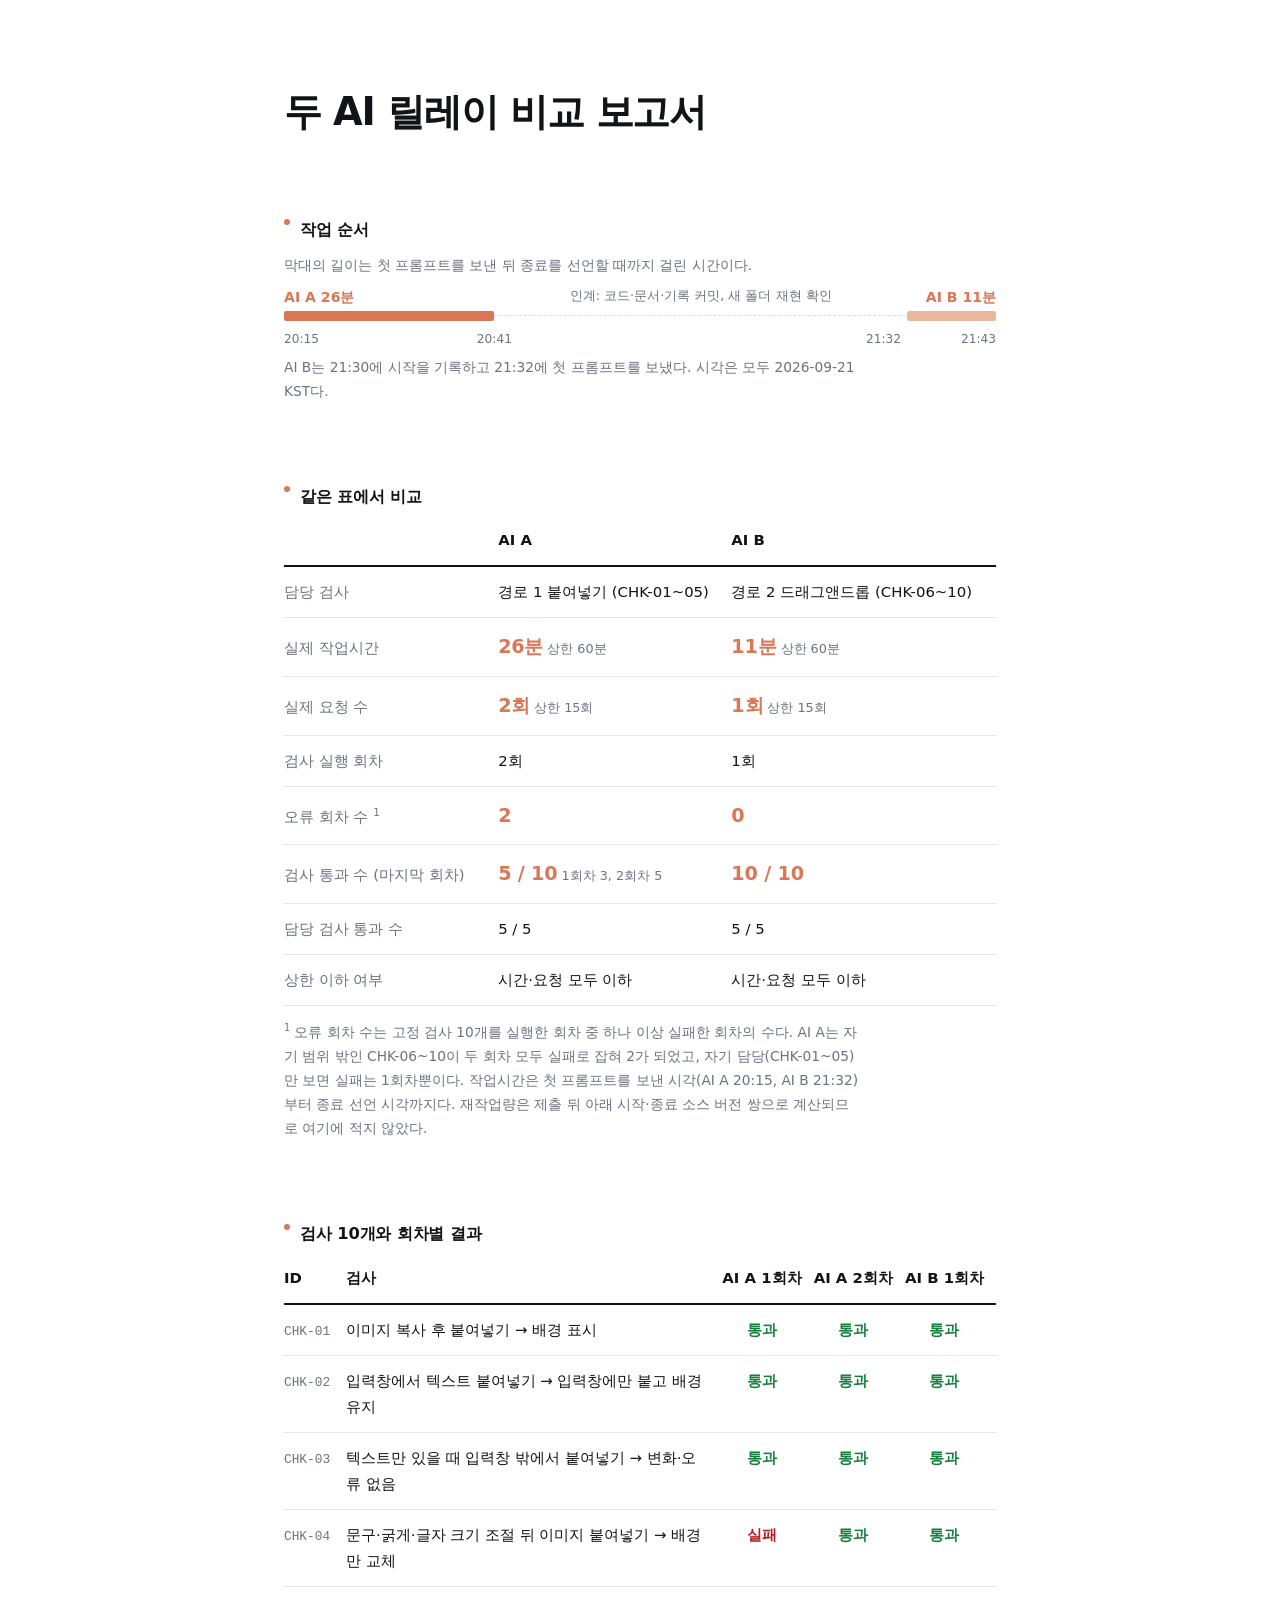
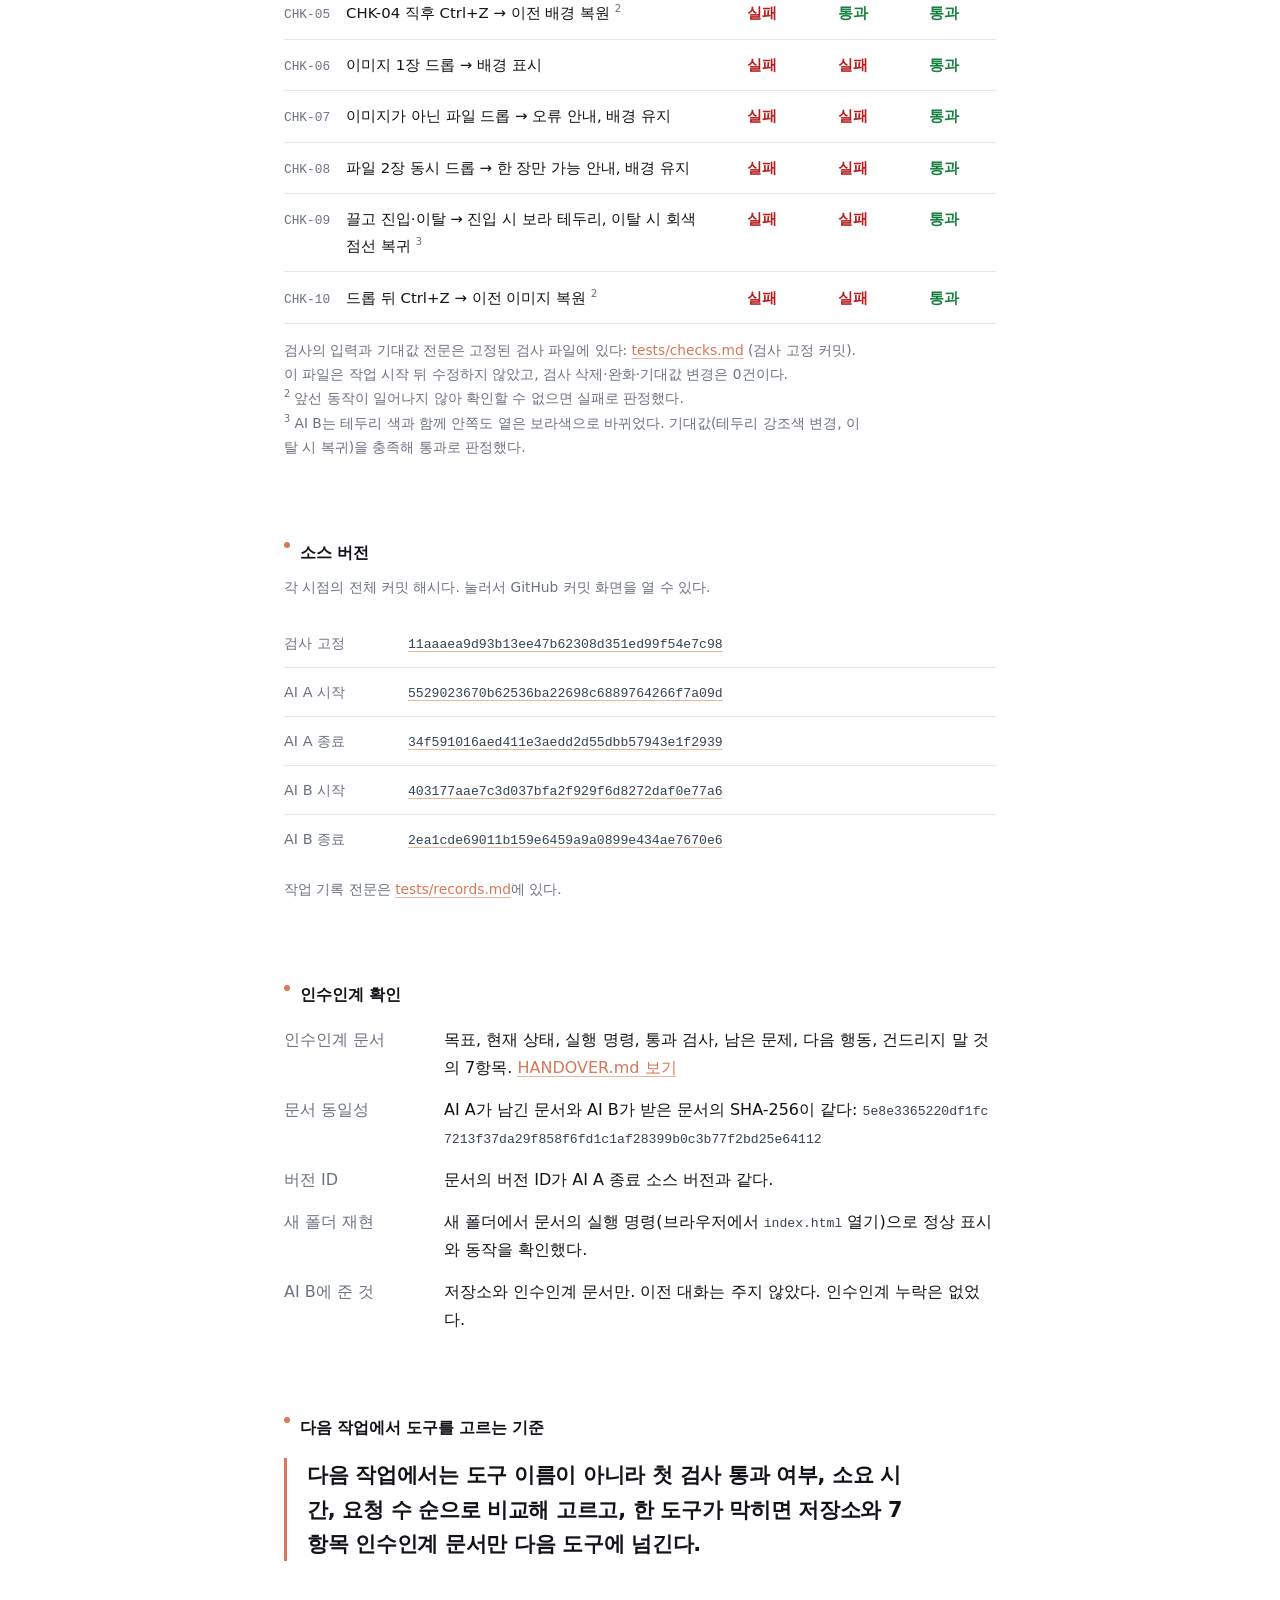
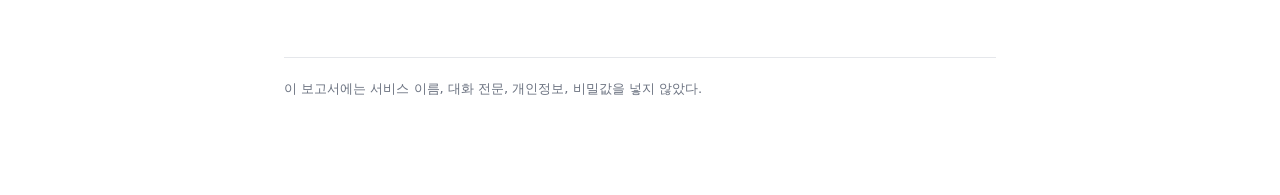
==== report/index.html @ f04e1b68 "Add files via upload" ====
<!DOCTYPE html>
<html lang="ko">
<head>
<meta charset="UTF-8">
<meta name="viewport" content="width=device-width, initial-scale=1.0">
<meta name="color-scheme" content="light">
<title>두 AI 릴레이 비교 보고서</title>
<style>
:root{
  --bg:#FFFFFF; --ink:#111318; --muted:#6B7280; --line:#E5E7EB;
  --accent:#D97757; --accent-soft:#EAB79C; --accent-bg:#FBEEE8;
  --pass:#15803D; --fail:#B91C1C;
}
*{box-sizing:border-box;margin:0;padding:0}
html{-webkit-text-size-adjust:100%}
body{background:var(--bg);color:var(--ink);font-family:"Pretendard","Apple SD Gothic Neo","Malgun Gothic","Noto Sans KR",system-ui,sans-serif;line-height:1.75;font-size:16px;font-variant-numeric:tabular-nums}
main{max-width:760px;margin:0 auto;padding:88px 24px 96px}
a{color:var(--accent);text-decoration-color:var(--accent-soft);text-underline-offset:3px}
a:hover{text-decoration-color:var(--accent)}
code{font-family:ui-monospace,"Cascadia Mono",Consolas,monospace;font-size:.82em;color:#374151;word-break:break-all}
sup{font-size:.7em;color:var(--muted)}

h1{font-size:clamp(1.8rem,5vw,2.4rem);line-height:1.25;letter-spacing:-0.03em;font-weight:700}
.lead{margin-top:20px;color:var(--muted);max-width:56ch}
h2{font-size:1.02rem;font-weight:700;letter-spacing:-0.01em;margin:80px 0 16px;position:relative;padding-left:16px}
h2::before{content:"";position:absolute;left:0;top:.2em;width:6px;height:6px;border-radius:50%;background:var(--accent)}
.sub,.note{font-size:.86rem;color:var(--muted);max-width:66ch}
.sub{margin:-8px 0 20px}
.note{margin-top:14px}

/* 릴레이 */
.track{position:relative;height:10px;margin:34px 0 34px}
.track::before{content:"";position:absolute;left:0;right:0;top:4px;border-top:1px dashed #D9DEE8}
.bar{position:absolute;top:0;height:10px;border-radius:2px}
.bar.a{left:0;width:29.545%;background:var(--accent)}
.bar.b{left:87.5%;width:12.5%;background:var(--accent-soft)}
.lab{position:absolute;top:-26px;font-size:.88rem;font-weight:700;white-space:nowrap}
.lab.a{color:var(--accent)}
.lab.b{right:0;color:var(--accent)}
.lab.gap{left:29.545%;width:57.955%;text-align:center;color:var(--muted);font-weight:400;font-size:.8rem}
.tick{position:absolute;top:18px;font-size:.76rem;color:var(--muted);white-space:nowrap}
.tick.t0{left:0}
.tick.t1{left:29.545%;transform:translateX(-50%)}
.tick.t2{left:87.5%;transform:translateX(-100%);padding-right:6px}
.tick.t3{right:0}

/* 표 */
.scroll{overflow-x:auto}
table{border-collapse:collapse;width:100%;min-width:520px;font-size:.93rem}
th,td{padding:12px 12px 12px 0;text-align:left;vertical-align:baseline;border-bottom:1px solid var(--line)}
thead th{font-weight:700;white-space:nowrap;border-bottom:2px solid var(--ink);padding-top:0}
tbody th{font-weight:400;color:var(--muted);white-space:nowrap;padding-right:24px}
.cmp td.big{font-size:1.2rem;font-weight:700;letter-spacing:-0.01em;color:var(--accent)}
.cmp td.big small{font-size:.8rem;font-weight:400;color:var(--muted);letter-spacing:0;margin-left:4px}
.n{text-align:center}
thead th.n{text-align:center}
.chk td:first-child{font-family:ui-monospace,"Cascadia Mono",Consolas,monospace;font-size:.8rem;color:var(--muted);white-space:nowrap;padding-right:16px}
.p{color:var(--pass);font-weight:700}
.f{color:var(--fail);font-weight:700}

/* 소스 버전 */
.src{list-style:none}
.src li{display:grid;grid-template-columns:7em 1fr;gap:12px;padding:10px 0;border-bottom:1px solid var(--line);align-items:baseline}
.src li:last-child{border-bottom:none}
.src span{color:var(--muted);font-size:.9rem}

/* 목록형 본문 */
dl.kv{display:grid;grid-template-columns:8.5em 1fr;gap:14px 24px}
dl.kv dt{color:var(--muted)}
dl.kv dd{max-width:58ch}
blockquote{font-size:clamp(1.1rem,2.4vw,1.3rem);line-height:1.65;font-weight:700;letter-spacing:-0.015em;max-width:30em;border-left:3px solid var(--accent);padding-left:20px}
footer{margin-top:96px;padding-top:20px;border-top:1px solid var(--line);font-size:.82rem;color:var(--muted)}

@media(max-width:640px){
  main{padding:56px 20px 72px}
  h2{margin-top:64px}
  dl.kv{grid-template-columns:1fr;gap:2px}
  dl.kv dt{margin-top:14px}
  .src li{grid-template-columns:1fr;gap:2px}
}
</style>
</head>
<body>
<main>
<h1>두 AI 릴레이 비교 보고서</h1>

<h2>작업 순서</h2>
<p class="sub">막대의 길이는 첫 프롬프트를 보낸 뒤 종료를 선언할 때까지 걸린 시간이다.</p>
<div class="track" role="img" aria-label="AI A는 20:15부터 20:41까지 26분, 이후 인계, AI B는 21:32부터 21:43까지 11분 작업했다.">
  <span class="lab a">AI A 26분</span>
  <span class="lab gap">인계: 코드·문서·기록 커밋, 새 폴더 재현 확인</span>
  <span class="lab b">AI B 11분</span>
  <span class="bar a"></span>
  <span class="bar b"></span>
  <span class="tick t0">20:15</span>
  <span class="tick t1">20:41</span>
  <span class="tick t2">21:32</span>
  <span class="tick t3">21:43</span>
</div>
<p class="note">AI B는 21:30에 시작을 기록하고 21:32에 첫 프롬프트를 보냈다. 시각은 모두 2026-09-21 KST다.</p>

<h2>같은 표에서 비교</h2>
<div class="scroll">
<table class="cmp">
<thead><tr><th></th><th>AI A</th><th>AI B</th></tr></thead>
<tbody>
<tr><th>담당 검사</th><td>경로 1 붙여넣기 (CHK-01~05)</td><td>경로 2 드래그앤드롭 (CHK-06~10)</td></tr>
<tr><th>실제 작업시간</th><td class="big">26분<small>상한 60분</small></td><td class="big">11분<small>상한 60분</small></td></tr>
<tr><th>실제 요청 수</th><td class="big">2회<small>상한 15회</small></td><td class="big">1회<small>상한 15회</small></td></tr>
<tr><th>검사 실행 회차</th><td>2회</td><td>1회</td></tr>
<tr><th>오류 회차 수 <sup>1</sup></th><td class="big">2</td><td class="big">0</td></tr>
<tr><th>검사 통과 수 (마지막 회차)</th><td class="big">5 / 10<small>1회차 3, 2회차 5</small></td><td class="big">10 / 10</td></tr>
<tr><th>담당 검사 통과 수</th><td>5 / 5</td><td>5 / 5</td></tr>
<tr><th>상한 이하 여부</th><td>시간·요청 모두 이하</td><td>시간·요청 모두 이하</td></tr>
</tbody>
</table>
</div>
<p class="note"><sup>1</sup> 오류 회차 수는 고정 검사 10개를 실행한 회차 중 하나 이상 실패한 회차의 수다. AI A는 자기 범위 밖인 CHK-06~10이 두 회차 모두 실패로 잡혀 2가 되었고, 자기 담당(CHK-01~05)만 보면 실패는 1회차뿐이다. 작업시간은 첫 프롬프트를 보낸 시각(AI A 20:15, AI B 21:32)부터 종료 선언 시각까지다. 재작업량은 제출 뒤 아래 시작·종료 소스 버전 쌍으로 계산되므로 여기에 적지 않았다.</p>

<h2>검사 10개와 회차별 결과</h2>
<div class="scroll">
<table class="chk">
<thead><tr><th>ID</th><th>검사</th><th class="n">AI A 1회차</th><th class="n">AI A 2회차</th><th class="n">AI B 1회차</th></tr></thead>
<tbody>
<tr><td>CHK-01</td><td>이미지 복사 후 붙여넣기 → 배경 표시</td><td class="n p">통과</td><td class="n p">통과</td><td class="n p">통과</td></tr>
<tr><td>CHK-02</td><td>입력창에서 텍스트 붙여넣기 → 입력창에만 붙고 배경 유지</td><td class="n p">통과</td><td class="n p">통과</td><td class="n p">통과</td></tr>
<tr><td>CHK-03</td><td>텍스트만 있을 때 입력창 밖에서 붙여넣기 → 변화·오류 없음</td><td class="n p">통과</td><td class="n p">통과</td><td class="n p">통과</td></tr>
<tr><td>CHK-04</td><td>문구·굵게·글자 크기 조절 뒤 이미지 붙여넣기 → 배경만 교체</td><td class="n f">실패</td><td class="n p">통과</td><td class="n p">통과</td></tr>
<tr><td>CHK-05</td><td>CHK-04 직후 Ctrl+Z → 이전 배경 복원 <sup>2</sup></td><td class="n f">실패</td><td class="n p">통과</td><td class="n p">통과</td></tr>
<tr><td>CHK-06</td><td>이미지 1장 드롭 → 배경 표시</td><td class="n f">실패</td><td class="n f">실패</td><td class="n p">통과</td></tr>
<tr><td>CHK-07</td><td>이미지가 아닌 파일 드롭 → 오류 안내, 배경 유지</td><td class="n f">실패</td><td class="n f">실패</td><td class="n p">통과</td></tr>
<tr><td>CHK-08</td><td>파일 2장 동시 드롭 → 한 장만 가능 안내, 배경 유지</td><td class="n f">실패</td><td class="n f">실패</td><td class="n p">통과</td></tr>
<tr><td>CHK-09</td><td>끌고 진입·이탈 → 진입 시 보라 테두리, 이탈 시 회색 점선 복귀 <sup>3</sup></td><td class="n f">실패</td><td class="n f">실패</td><td class="n p">통과</td></tr>
<tr><td>CHK-10</td><td>드롭 뒤 Ctrl+Z → 이전 이미지 복원 <sup>2</sup></td><td class="n f">실패</td><td class="n f">실패</td><td class="n p">통과</td></tr>
</tbody>
</table>
</div>
<p class="note">검사의 입력과 기대값 전문은 고정된 검사 파일에 있다: <a href="https://github.com/msk4905/sktaleph_msk4905-t05/blob/11aaaea9d93b13ee47b62308d351ed99f54e7c98/tests/checks.md">tests/checks.md</a> (검사 고정 커밋). 이 파일은 작업 시작 뒤 수정하지 않았고, 검사 삭제·완화·기대값 변경은 0건이다.<br>
<sup>2</sup> 앞선 동작이 일어나지 않아 확인할 수 없으면 실패로 판정했다.<br>
<sup>3</sup> AI B는 테두리 색과 함께 안쪽도 옅은 보라색으로 바뀌었다. 기대값(테두리 강조색 변경, 이탈 시 복귀)을 충족해 통과로 판정했다.</p>

<h2>소스 버전</h2>
<p class="sub">각 시점의 전체 커밋 해시다. 눌러서 GitHub 커밋 화면을 열 수 있다.</p>
<ul class="src">
<li><span>검사 고정</span><a href="https://github.com/msk4905/sktaleph_msk4905-t05/commit/11aaaea9d93b13ee47b62308d351ed99f54e7c98"><code>11aaaea9d93b13ee47b62308d351ed99f54e7c98</code></a></li>
<li><span>AI A 시작</span><a href="https://github.com/msk4905/sktaleph_msk4905-t05/commit/5529023670b62536ba22698c6889764266f7a09d"><code>5529023670b62536ba22698c6889764266f7a09d</code></a></li>
<li><span>AI A 종료</span><a href="https://github.com/msk4905/sktaleph_msk4905-t05/commit/34f591016aed411e3aedd2d55dbb57943e1f2939"><code>34f591016aed411e3aedd2d55dbb57943e1f2939</code></a></li>
<li><span>AI B 시작</span><a href="https://github.com/msk4905/sktaleph_msk4905-t05/commit/403177aae7c3d037bfa2f929f6d8272daf0e77a6"><code>403177aae7c3d037bfa2f929f6d8272daf0e77a6</code></a></li>
<li><span>AI B 종료</span><a href="https://github.com/msk4905/sktaleph_msk4905-t05/commit/2ea1cde69011b159e6459a9a0899e434ae7670e6"><code>2ea1cde69011b159e6459a9a0899e434ae7670e6</code></a></li>
</ul>
<p class="note">작업 기록 전문은 <a href="https://github.com/msk4905/sktaleph_msk4905-t05/blob/b4ce8fcbc89ffcc72278a9835466e358565daf94/tests/records.md">tests/records.md</a>에 있다.</p>

<h2>인수인계 확인</h2>
<dl class="kv">
<dt>인수인계 문서</dt><dd>목표, 현재 상태, 실행 명령, 통과 검사, 남은 문제, 다음 행동, 건드리지 말 것의 7항목. <a href="https://github.com/msk4905/sktaleph_msk4905-t05/blob/ed2d17e07f455172fa1f670c2fa934efe478efee/HANDOVER.md">HANDOVER.md 보기</a></dd>
<dt>문서 동일성</dt><dd>AI A가 남긴 문서와 AI B가 받은 문서의 SHA-256이 같다: <code>5e8e3365220df1fc7213f37da29f858f6fd1c1af28399b0c3b77f2bd25e64112</code></dd>
<dt>버전 ID</dt><dd>문서의 버전 ID가 AI A 종료 소스 버전과 같다.</dd>
<dt>새 폴더 재현</dt><dd>새 폴더에서 문서의 실행 명령(브라우저에서 <code>index.html</code> 열기)으로 정상 표시와 동작을 확인했다.</dd>
<dt>AI B에 준 것</dt><dd>저장소와 인수인계 문서만. 이전 대화는 주지 않았다. 인수인계 누락은 없었다.</dd>
</dl>

<h2>다음 작업에서 도구를 고르는 기준</h2>
<blockquote>다음 작업에서는 도구 이름이 아니라 첫 검사 통과 여부, 소요 시간, 요청 수 순으로 비교해 고르고, 한 도구가 막히면 저장소와 7항목 인수인계 문서만 다음 도구에 넘긴다.</blockquote>

<footer>이 보고서에는 서비스 이름, 대화 전문, 개인정보, 비밀값을 넣지 않았다.</footer>
</main>
</body>
</html>
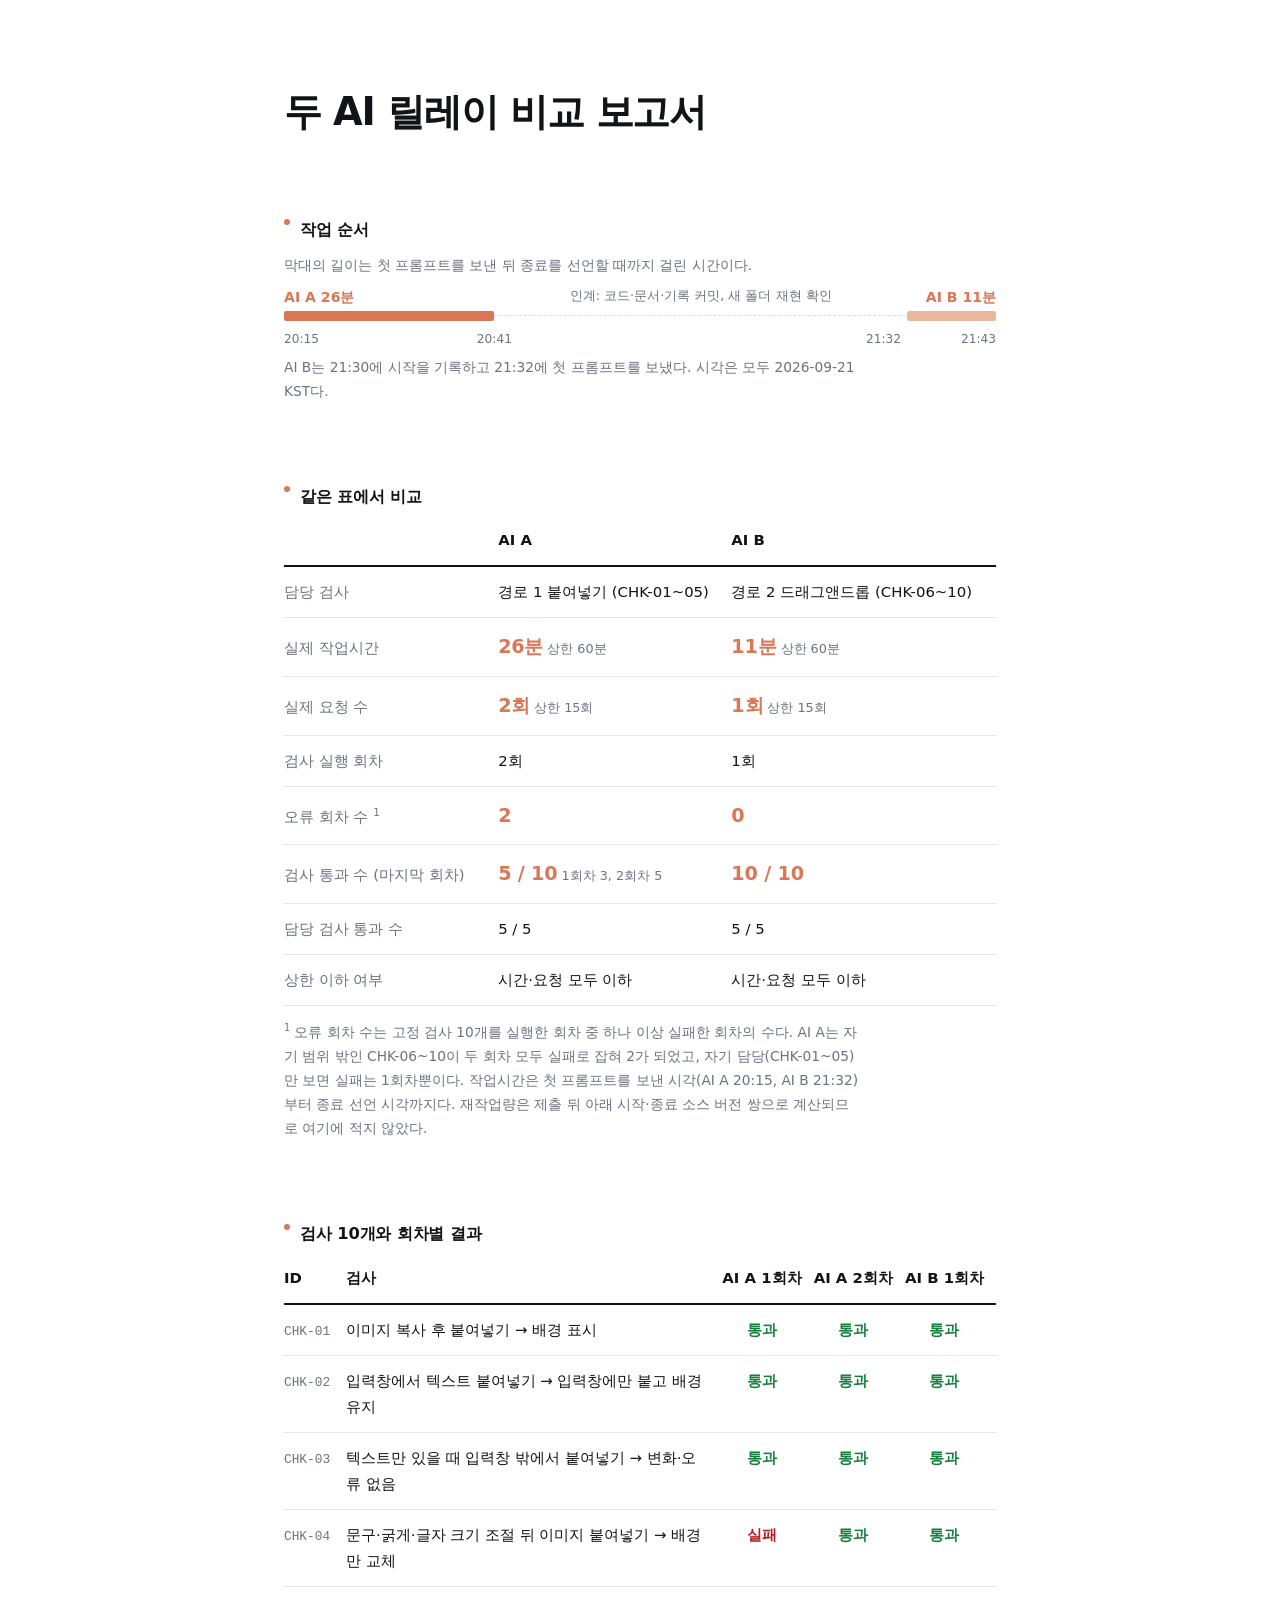
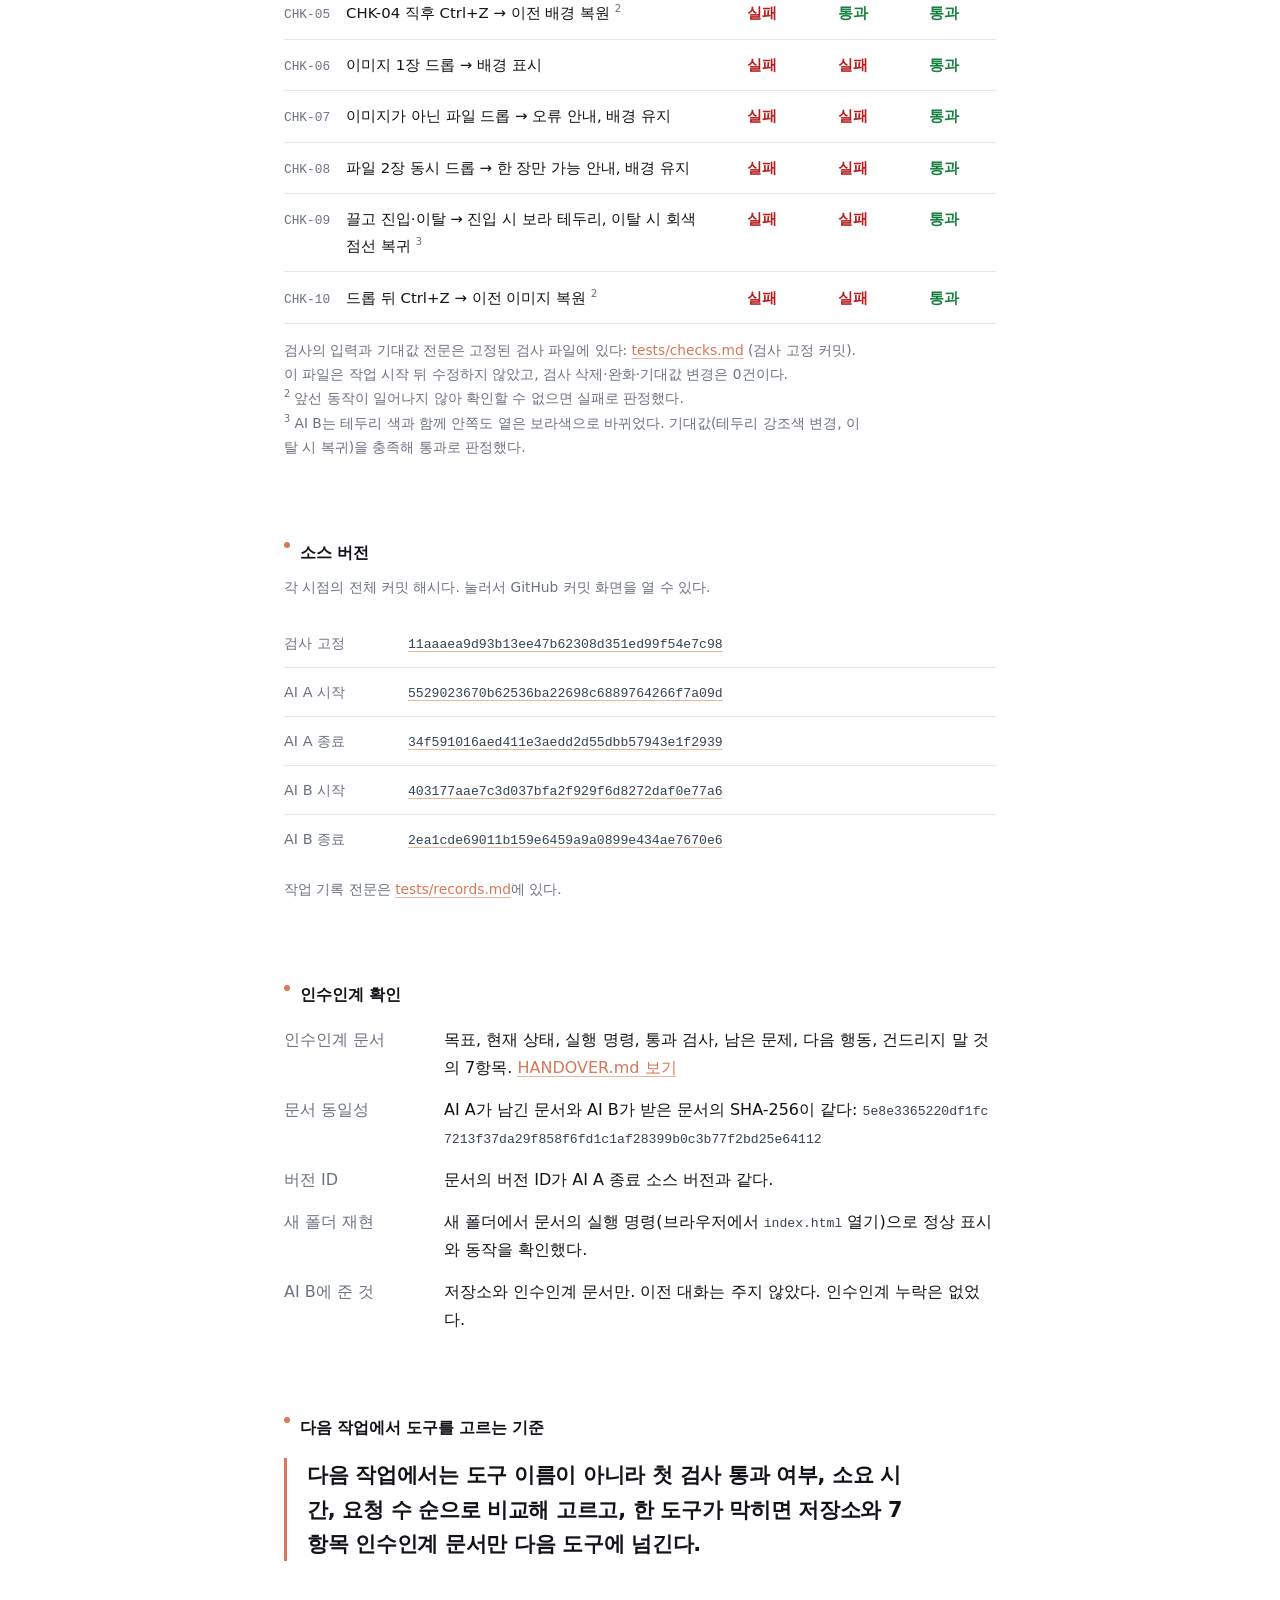
==== commit cfb8d5fa: "Update index.html" ====
--- a/report/index.html
+++ b/report/index.html
@@ -162,7 +162,6 @@
 <h2>다음 작업에서 도구를 고르는 기준</h2>
 <blockquote>다음 작업에서는 도구 이름이 아니라 첫 검사 통과 여부, 소요 시간, 요청 수 순으로 비교해 고르고, 한 도구가 막히면 저장소와 7항목 인수인계 문서만 다음 도구에 넘긴다.</blockquote>
 
-<footer>이 보고서에는 서비스 이름, 대화 전문, 개인정보, 비밀값을 넣지 않았다.</footer>
 </main>
 </body>
 </html>
